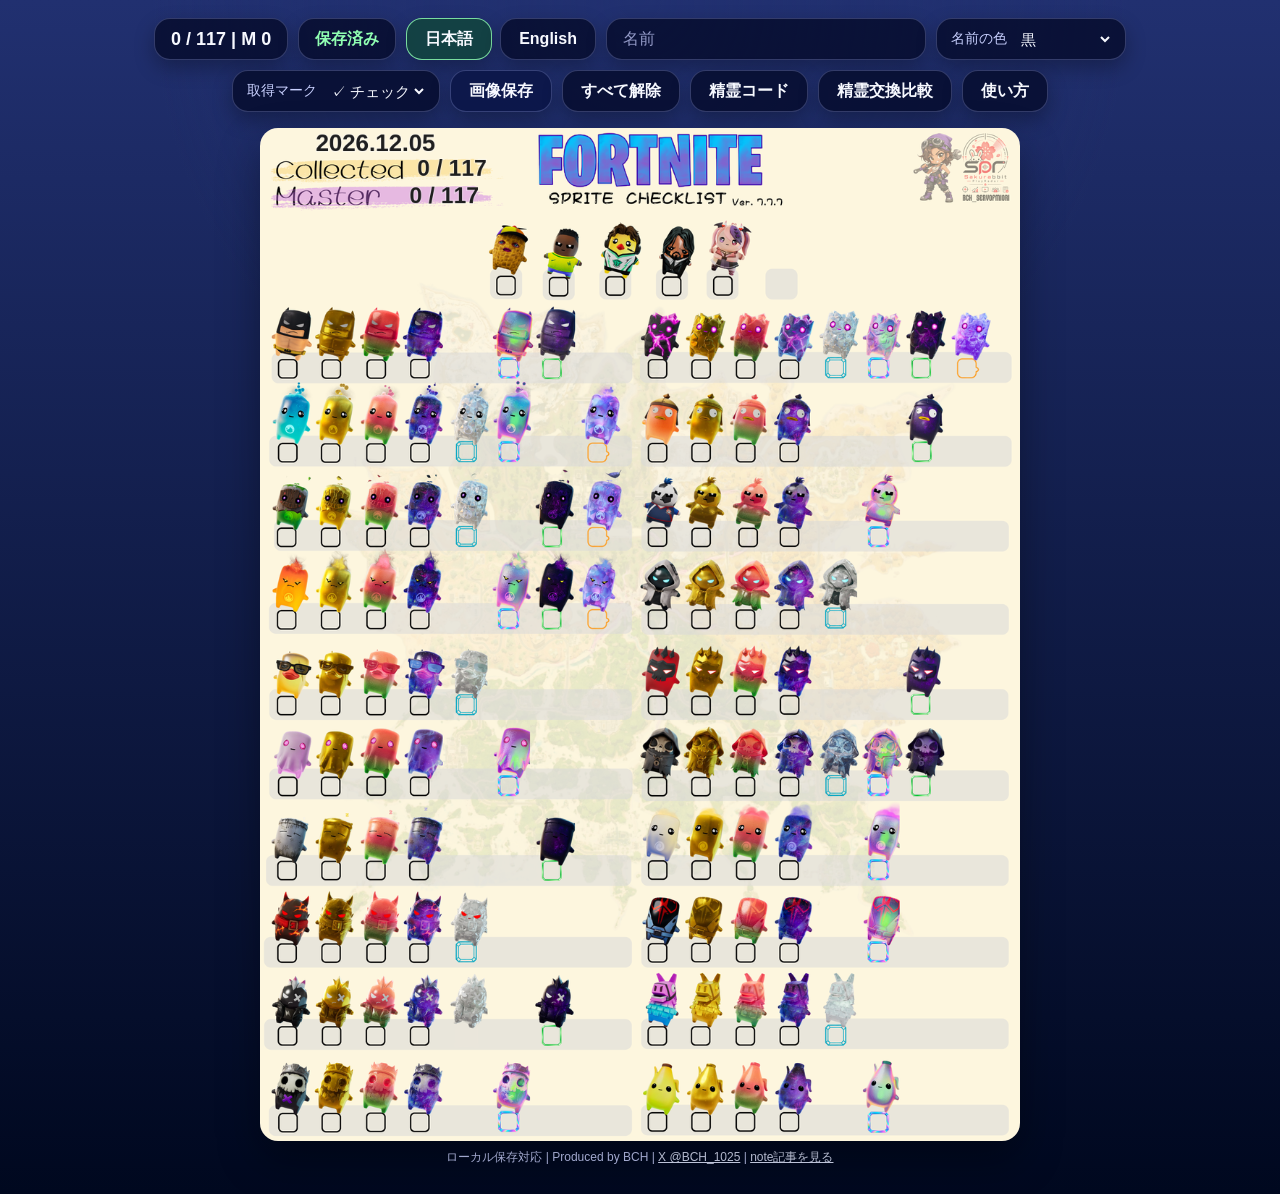
==== index.html @ 5de81c70 "Publish Fortnite Sprite Checklist Ver.7.7.7" ====
<!doctype html>
<html lang="ja">
<head>
  <meta charset="utf-8" />
  <meta name="viewport" content="width=device-width,initial-scale=1,viewport-fit=cover" />
  <title>FORTNITE Sprite Checklist Ver.7.7.7</title>
  <meta name="theme-color" content="#0b1020" />
  <link rel="stylesheet" href="./app.css?v=20260812-v7-f2-ui-a" />
</head>
<body>
  <main class="app-shell">
    <section class="toolbar-card" aria-label="Checklist controls">
      <div class="toolbar-row">
        <span class="pill state-pill" id="stateSummary">0 / 91 | M 0</span>
        <span class="pill saved-pill" id="saveBadge">保存済み</span>
        <div class="lang-group" aria-label="Language switch">
          <button class="pill-button" id="jaBtn" type="button">日本語</button>
          <button class="pill-button" id="enBtn" type="button">English</button>
        </div>

        <input
          class="name-input"
          id="nameInput"
          type="text"
          maxlength="32"
          placeholder="名前"
          autocomplete="nickname"
        />

        <label class="select-wrap">
          <span class="select-label" id="textColorLabel">名前の色</span>
          <select id="nameColorSelect" aria-label="名前の色">
            <option value="black">黒</option>
            <option value="white">白</option>
            <option value="red">赤</option>
          </select>
        </label>

        <label class="select-wrap">
          <span class="select-label" id="markStyleLabel">取得マーク</span>
          <select id="markStyleSelect" aria-label="取得マーク">
            <option value="check">✓ チェック</option>
            <option value="heart">♥ ハート</option>
            <option value="star">★ スター</option>
          </select>
        </label>

        <button class="pill-button primary-button" id="saveImageBtn" type="button">画像保存</button>
        <button class="pill-button" id="clearAllBtn" type="button">すべて解除</button>
        <button class="pill-button" id="spriteCodeBtn" type="button" hidden>精霊コード</button>
        <button class="pill-button" id="tradeCompareBtn" type="button">精霊交換比較</button>
      </div>
    </section>

    <section class="viewer-grid production-viewer-grid">
      <div class="board-shell">
        <div class="board-stage" id="boardStage">
          <canvas id="boardCanvas" class="board-canvas"></canvas>
          <div id="hitLayer" class="hit-layer" aria-label="Fortnite Sprite Checklist interaction layer"></div>
          <button
            class="background-secret-hotspot"
            id="backgroundSecretHotspot"
            type="button"
            aria-label="特典背景を開く"
          ></button>
          <button
            class="support-hidden-hotspot"
            id="supportHotspot"
            type="button"
            aria-label="Support the developer"
          ></button>
        </div>

        <footer class="board-footer" id="boardFooter"></footer>
      </div>

      <aside class="viewer-info" id="viewerInfo" hidden></aside>
    </section>
  </main>

  <dialog
    class="background-dialog"
    id="backgroundDialog"
    aria-labelledby="backgroundDialogTitle"
    aria-describedby="backgroundMessage"
  >
    <div class="background-dialog-panel">
      <header class="background-dialog-header">
        <h2
          class="background-dialog-title"
          id="backgroundDialogTitle"
        >特典背景</h2>
      </header>

      <div class="background-code-group">
        <label
          class="background-code-label"
          id="backgroundCodeLabel"
          for="backgroundCodeInput"
        >シークレットコード</label>

        <input
          class="background-code-input"
          id="backgroundCodeInput"
          type="text"
          maxlength="32"
          placeholder="8文字のコードを入力"
          autocomplete="off"
          autocapitalize="characters"
          spellcheck="false"
        />

        <div class="background-code-actions">
          <button
            class="background-dialog-button background-dialog-button-primary"
            id="backgroundConfirmBtn"
            type="button"
          >決定</button>
        </div>
      </div>

      <section
        class="background-options-section"
        aria-labelledby="backgroundUnlockedTitle"
      >
        <div
          class="background-unlocked-title"
          id="backgroundUnlockedTitle"
        >解放済み背景</div>

        <div
          class="background-options"
          id="backgroundOptions"
        ></div>
      </section>

      <p
        class="background-message"
        id="backgroundMessage"
        role="status"
        aria-live="polite"
      ></p>

      <div class="background-dialog-actions">
        <button
          class="background-dialog-button background-dialog-button-reset"
          id="backgroundResetBtn"
          type="button"
        >標準背景に戻す</button>

        <button
          class="background-dialog-button background-dialog-button-close"
          id="backgroundCancelBtn"
          type="button"
        >閉じる</button>
      </div>
    </div>
  </dialog>

  <dialog
    class="background-dialog"
    id="spriteCodeDialog"
    aria-labelledby="spriteCodeDialogTitle"
    aria-describedby="spriteCodeMessage"
  >
    <div class="background-dialog-panel">
      <header class="background-dialog-header">
        <h2
          class="background-dialog-title"
          id="spriteCodeDialogTitle"
        >精霊コード</h2>
      </header>

      <section
        class="sprite-code-epic-section"
        aria-labelledby="spriteCodeEpicTitle"
      >
        <div
          class="background-unlocked-title"
          id="spriteCodeEpicTitle"
        >EPIC表示名（任意）</div>

        <div class="background-code-group">
          <label
            class="background-code-label"
            id="spriteCodeEpicLabel"
            for="spriteCodeEpicNameInput"
          >EPIC表示名</label>

          <input
            class="background-code-input sprite-epic-name-input"
            id="spriteCodeEpicNameInput"
            type="text"
            maxlength="64"
            placeholder="EPIC表示名を入力"
            autocomplete="off"
            autocapitalize="off"
            spellcheck="false"
          />

          <label class="sprite-code-include-option">
            <input
              id="spriteCodeIncludeEpicName"
              type="checkbox"
            />
            <span
              id="spriteCodeIncludeEpicNameLabel"
            >コードにEPIC名を含める</span>
          </label>

          <p
            class="background-message sprite-code-epic-hint"
            id="spriteCodeEpicHint"
          >含めると、コードを受け取った相手側でEPIC名が表示されるようになります。チェック状態の引き継ぎでは相手のEPIC名は保存されません。</p>
        </div>
      </section>

      <div class="background-code-group">
        <label
          class="background-code-label"
          id="spriteCodeCurrentLabel"
          for="spriteCodeOutput"
        >現在の精霊コード</label>

        <input
          class="background-code-input"
          id="spriteCodeOutput"
          type="text"
          readonly
          autocomplete="off"
          autocapitalize="off"
          spellcheck="false"
        />

        <div class="background-code-actions">
          <button
            class="background-dialog-button background-dialog-button-primary"
            id="spriteCodeCopyBtn"
            type="button"
          >コピー</button>
        </div>
      </div>

      <section
        class="background-options-section"
        aria-labelledby="spriteCodeImportTitle"
      >
        <div
          class="background-unlocked-title"
          id="spriteCodeImportTitle"
        >別ブラウザから引き継ぐ</div>

        <div class="background-code-group">
          <label
            class="background-code-label"
            id="spriteCodeImportLabel"
            for="spriteCodeInput"
          >精霊コード</label>

          <input
            class="background-code-input"
            id="spriteCodeInput"
            type="text"
            maxlength="256"
            placeholder="F1. または F2. から始まる精霊コードを入力"
            autocomplete="off"
            autocapitalize="off"
            spellcheck="false"
          />

          <div class="background-code-actions">
            <button
              class="background-dialog-button background-dialog-button-primary"
              id="spriteCodePreviewBtn"
              type="button"
            >内容を確認</button>
          </div>
        </div>
      </section>

      <section
        class="background-options-section"
        id="spriteCodePreviewSection"
        aria-labelledby="spriteCodePreviewTitle"
        hidden
      >
        <div
          class="background-unlocked-title"
          id="spriteCodePreviewTitle"
        >読み込み内容</div>

        <p
          class="background-message"
          id="spriteCodeSummary"
        ></p>

        <div class="background-code-actions">
          <button
            class="background-dialog-button background-dialog-button-primary"
            id="spriteCodeApplyBtn"
            type="button"
            disabled
          >この状態を反映する</button>
        </div>
      </section>

      <p
        class="background-message"
        id="spriteCodeMessage"
        role="status"
        aria-live="polite"
      ></p>

      <div class="background-dialog-actions">
        <button
          class="background-dialog-button background-dialog-button-close"
          id="spriteCodeCancelBtn"
          type="button"
        >閉じる</button>
      </div>
    </div>
  </dialog>

  <script src="./sprite-state-codec.js?v=20260812-f2-codec-a"></script>
  <script src="./sprite-transfer-ui.js?v=20260812-f2-transfer-a"></script>
  <script src="./app.js?v=20260812-v7-7-7-italic-b"></script>
  <script src="./tips.js?v=20260811-v7-master-fill-d"></script>
</body>
</html>
---- app.css ----
*{box-sizing:border-box}:root{color-scheme:dark;--page-top:#213070;--page-bottom:#00081f;--card:rgba(10, 18, 56, 0.9);--card-border:rgba(120, 140, 255, 0.24);--control-background:rgba(7, 14, 48, 0.88);--control-background-primary:rgba(13, 24, 74, 0.95);--control-border:rgba(177, 188, 255, 0.25);--control-border-active:rgba(177, 188, 255, 0.62);--text-main:#f7f9ff;--text-sub:#c7cffd;--warn:#ff8080;--saved:#90ffb2}body,html{margin:0;min-height:100%}html{background:var(--page-bottom)}body{padding:18px 18px 28px;background:radial-gradient(circle at top,rgba(33,48,112,.9),transparent 36%),linear-gradient(180deg,var(--page-top) 0,var(--page-bottom) 100%);color:var(--text-main);font-family:"Segoe UI","Yu Gothic UI","Hiragino Kaku Gothic ProN",sans-serif}button,input,select{font:inherit}button{touch-action:manipulation}.app-shell{display:grid;gap:16px;width:100%}.toolbar-card{display:grid;gap:12px;width:min(100%,1100px);margin:0 auto}.toolbar-row{display:flex;flex-wrap:wrap;gap:10px;align-items:center;justify-content:center}.toolbar-row-secondary{gap:8px}.name-input,.pill,.pill-button,.select-wrap{min-height:42px;border:1px solid var(--control-border);border-radius:16px;background:var(--control-background);color:var(--text-main);box-shadow:0 8px 20px rgba(0,0,0,.28)}.pill{display:inline-flex;align-items:center;padding:0 16px;font-weight:700;white-space:nowrap}.state-pill{font-size:18px}.saved-pill{color:var(--saved)}.lang-group{display:inline-flex;gap:8px}.pill-button{appearance:none;padding:0 18px;cursor:pointer;font-size:16px;font-weight:700}.pill-button:focus-visible,.pill-button:hover{outline:0;border-color:var(--control-border-active);transform:translateY(-1px)}.pill-button:active{transform:translateY(0)}.pill-button.is-active{border-color:rgba(144,255,178,.82);background:rgba(19,68,65,.92)}.primary-button{background:var(--control-background-primary)}.name-input{width:min(320px,44vw);padding:0 16px;font-size:16px}.name-input::placeholder{color:rgba(199,207,253,.72)}.name-input:focus{outline:0;border-color:var(--control-border-active)}.select-wrap{display:inline-flex;align-items:center;gap:10px;padding:0 12px 0 14px}.select-label{color:var(--text-sub);font-size:14px;white-space:nowrap}.select-wrap select{min-width:96px;min-height:40px;border:0;background:0 0;color:var(--text-main);font-size:15px}.select-wrap select:focus{outline:0}.select-wrap option{background:#071030;color:var(--text-main)}.status{min-height:34px;display:inline-flex;align-items:center;padding:0 12px;border:1px solid var(--control-border);border-radius:999px;background:var(--control-background);color:var(--text-sub);font-size:14px}.status.warn{color:var(--warn)}.viewer-grid{display:grid;gap:16px;align-items:start}.production-viewer-grid{grid-template-columns:minmax(0,1fr);justify-items:center}.board-shell{display:grid;gap:8px;justify-items:center;width:100%}.board-stage{position:relative;width:min(92vw,760px);aspect-ratio:3/4;overflow:hidden;border-radius:18px;background:rgba(255,255,255,.04);box-shadow:0 18px 42px rgba(0,0,0,.35)}.board-canvas,.hit-layer{position:absolute;inset:0;width:100%;height:100%}.board-canvas{z-index:1;pointer-events:none}.hit-layer{z-index:3}.hit-button{position:absolute;appearance:none;margin:0;padding:0;border:0;background:0 0;cursor:pointer}.hit-button:focus-visible{outline:2px solid rgba(52,119,255,.9);outline-offset:1px;border-radius:8px}.support-hidden-hotspot{position:absolute;left:84.1%;top:.62%;width:10%;height:10.2%;z-index:24;margin:0;padding:0;border:0;border-radius:999px;background:0 0;opacity:0;cursor:default;appearance:none;-webkit-appearance:none;touch-action:none;user-select:none;-webkit-user-select:none;-webkit-tap-highlight-color:transparent}.support-hidden-hotspot:focus-visible{outline:2px dashed rgba(255,255,255,.7);outline-offset:-4px;border-radius:10px}.board-footer{color:var(--text-sub);font-size:12px;text-align:center}.board-footer a{color:#dfe6ff}.viewer-info[hidden]{display:none!important}.viewer-info{width:min(92vw,760px);border:1px solid var(--card-border);border-radius:18px;background:var(--card);padding:16px 18px;color:var(--text-sub);font-size:14px;line-height:1.55}.viewer-info strong{color:var(--text-main)}@media (max-width:640px){body{padding:10px 8px 20px}.app-shell{gap:10px}.toolbar-card{gap:8px}.toolbar-row{gap:8px}.name-input,.pill,.pill-button,.select-wrap{min-height:40px}.pill-button{padding:0 14px;font-size:14px}.name-input{width:min(100%,280px)}.board-stage{width:min(96vw,760px);border-radius:12px}}.background-secret-hotspot{position:absolute;left:29.619%;top:0;width:39.3016%;height:8.2143%;z-index:23;margin:0;padding:0;border:0;background:0 0;opacity:0;cursor:default;appearance:none;-webkit-appearance:none;touch-action:none;user-select:none;-webkit-user-select:none;-webkit-tap-highlight-color:transparent}.background-secret-hotspot:focus-visible{outline:2px dashed rgba(255,255,255,.7);outline-offset:-4px;border-radius:10px}.background-dialog{width:min(92vw,520px);max-width:520px;max-height:min(86vh,720px);margin:auto;padding:0;border:1px solid rgba(177,188,255,.42);border-radius:22px;background:linear-gradient(160deg,rgba(27,39,103,.98),rgba(5,11,42,.99));color:var(--text-main);box-shadow:0 26px 70px rgba(0,0,0,.62),0 0 36px rgba(103,125,255,.18);overflow:hidden}.background-dialog[hidden]{display:none!important}.background-dialog::backdrop{background:rgba(0,4,24,.78);backdrop-filter:blur(5px);-webkit-backdrop-filter:blur(5px)}.background-dialog-panel{display:grid;gap:18px;padding:24px}.background-dialog-header{display:grid;gap:6px}.background-dialog-title{margin:0;color:var(--text-main);font-size:24px;line-height:1.25}.background-code-group{display:grid;gap:8px}.background-code-label,.background-unlocked-title{color:var(--text-sub);font-size:14px;font-weight:700}.background-code-input{width:100%;min-height:48px;padding:0 15px;border:1px solid var(--control-border);border-radius:14px;background:rgba(3,9,37,.94);color:var(--text-main);font-size:18px;font-weight:700;letter-spacing:.12em;text-transform:uppercase;box-shadow:inset 0 0 0 1px rgba(255,255,255,.02)}.background-code-input::placeholder{color:rgba(199,207,253,.58);font-size:15px;font-weight:500;letter-spacing:normal;text-transform:none}.background-code-input:focus{outline:0;border-color:var(--control-border-active);box-shadow:0 0 0 3px rgba(118,139,255,.16),inset 0 0 0 1px rgba(255,255,255,.03)}.background-code-actions,.background-dialog-actions{display:flex;flex-wrap:wrap;gap:10px}.background-dialog-button,.background-option{appearance:none;min-height:42px;padding:0 16px;border:1px solid var(--control-border);border-radius:14px;background:var(--control-background);color:var(--text-main);cursor:pointer;font-size:15px;font-weight:700}.background-dialog-button:focus-visible,.background-dialog-button:hover,.background-option:focus-visible,.background-option:hover{outline:0;border-color:var(--control-border-active);transform:translateY(-1px)}.background-dialog-button:active,.background-option:active{transform:translateY(0)}.background-dialog-button:disabled{cursor:wait;opacity:.62;transform:none}.background-dialog-button-primary{background:var(--control-background-primary)}.background-dialog-button-reset{border-color:rgba(255,191,105,.42);color:#ffd59a}.background-dialog-button-close{margin-left:auto}.background-options-section{display:grid;gap:10px}.background-options{display:grid;grid-template-columns:repeat(auto-fit,minmax(min(100%,180px),1fr));gap:10px}.background-option{width:100%;justify-content:center;text-align:center}.background-option.is-active{border-color:rgba(144,255,178,.82);background:rgba(19,68,65,.94);color:#caffd9;box-shadow:0 0 18px rgba(80,230,144,.14)}.background-message{min-height:24px;margin:0;color:var(--text-sub);font-size:14px;line-height:1.5}.background-message:empty{min-height:0}.background-message[data-status=success]{color:var(--saved)}.background-message[data-status=error]{color:var(--warn)}@media (max-width:640px){.background-dialog{width:min(94vw,520px);border-radius:18px}.background-dialog-panel{gap:15px;padding:18px 16px}.background-dialog-title{font-size:21px}.background-code-actions,.background-dialog-actions{display:grid;grid-template-columns:1fr}.background-dialog-button,.background-option{width:100%;min-height:44px}.background-dialog-button-close{margin-left:0}.background-options{grid-template-columns:1fr}}.background-options-section[hidden]{display:none!important}#spriteCodeEpicNameInput,#spriteCodeInput,#spriteCodeOutput{text-transform:none}.sprite-code-epic-section{display:grid;gap:10px;padding:14px;border:1px solid rgba(177,188,255,.2);border-radius:14px;background:rgba(7,14,48,.42)}.sprite-epic-name-input{letter-spacing:normal}.sprite-code-include-option{display:flex;align-items:flex-start;gap:10px;color:var(--text-main);cursor:pointer;font-size:14px;font-weight:700;line-height:1.45}.sprite-code-include-option input{flex:0 0 auto;width:18px;height:18px;margin:1px 0 0;accent-color:#90ffb2;cursor:pointer}.sprite-code-epic-hint{color:var(--text-sub);font-size:13px}
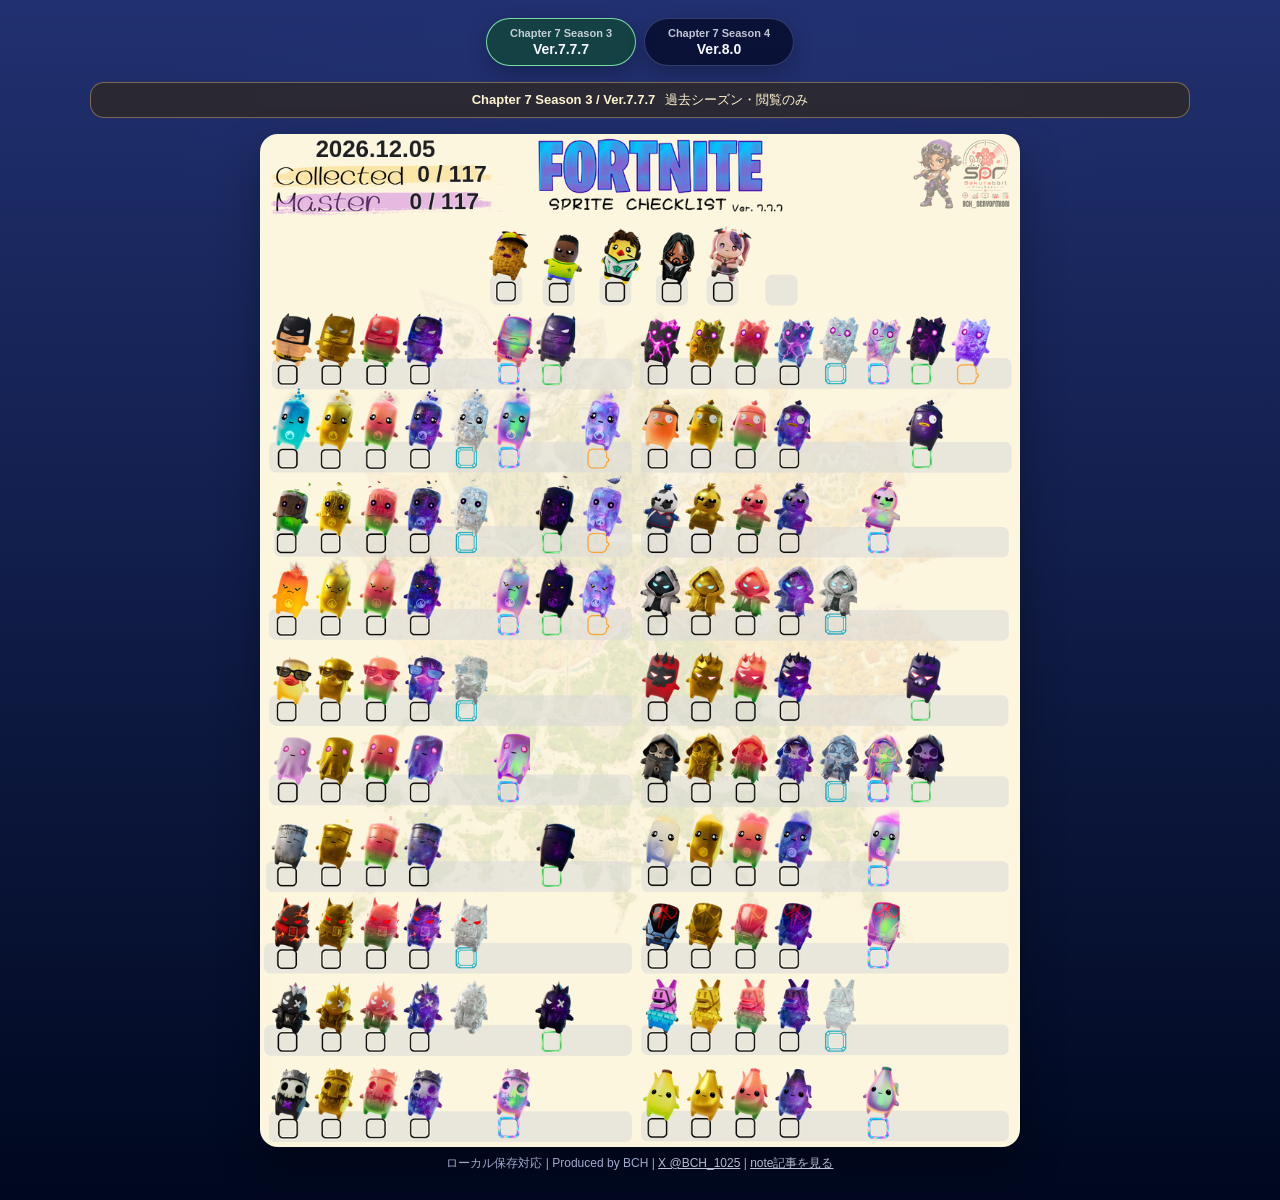
==== commit 9833e977: "Publish Ver.8.0 with read-only Chapter 7 Season 3 archive" ====
--- a/index.html
+++ b/index.html
@@ -3,12 +3,43 @@
 <head>
   <meta charset="utf-8" />
   <meta name="viewport" content="width=device-width,initial-scale=1,viewport-fit=cover" />
-  <title>FORTNITE Sprite Checklist Ver.7.7.7</title>
+  <title>FORTNITE Sprite Checklist — Chapter 7 Season 3 Archive — Ver.7.7.7</title>
   <meta name="theme-color" content="#0b1020" />
-  <link rel="stylesheet" href="./app.css?v=20260812-v7-f2-ui-a" />
+  <link rel="stylesheet" href="./app.css?v=20260822-version-tabs-a" />
 </head>
-<body>
+<body class="archive-readonly">
   <main class="app-shell">
+    <nav
+      class="version-switcher"
+      aria-label="Checklist version"
+    >
+      <a
+        class="version-switcher-tab is-active"
+        href="./index.html"
+        aria-current="page"
+        aria-label="Chapter 7 Season 3 Ver.7.7.7 archived checklist"
+      >
+        <span class="version-switcher-season">Chapter 7 Season 3</span>
+        <span class="version-switcher-version">Ver.7.7.7</span>
+      </a>
+
+      <a
+        class="version-switcher-tab"
+        href="./v8/index.html"
+        aria-label="Chapter 7 Season 4 Ver.8.0 checklist"
+      >
+        <span class="version-switcher-season">Chapter 7 Season 4</span>
+        <span class="version-switcher-version">Ver.8.0</span>
+      </a>
+    </nav>
+
+    <section
+      class="archive-readonly-banner"
+      aria-label="Archived checklist notice"
+    >
+      <strong>Chapter 7 Season 3 / Ver.7.7.7</strong>
+      <span>過去シーズン・閲覧のみ</span>
+    </section>
     <section class="toolbar-card" aria-label="Checklist controls">
       <div class="toolbar-row">
         <span class="pill state-pill" id="stateSummary">0 / 91 | M 0</span>
@@ -321,9 +352,30 @@
     </div>
   </dialog>
 
+  <template
+    id="tipsGuideAssetManifest"
+  >
+    <img
+      src="./images/guide/ver777-guide-01-sprite-code.png"
+      alt=""
+    />
+    <img
+      src="./images/guide/ver777-guide-02-f1-f2.png"
+      alt=""
+    />
+    <img
+      src="./images/guide/ver777-guide-03-trade-compare.png"
+      alt=""
+    />
+    <img
+      src="./images/guide/ver777-guide-04-partner-update.png"
+      alt=""
+    />
+  </template>
   <script src="./sprite-state-codec.js?v=20260812-f2-codec-a"></script>
   <script src="./sprite-transfer-ui.js?v=20260812-f2-transfer-a"></script>
   <script src="./app.js?v=20260812-v7-7-7-italic-b"></script>
-  <script src="./tips.js?v=20260811-v7-master-fill-d"></script>
+  <script src="./tips.js?v=20260813-v777-visual-guide-a"></script>
+  <script src="./archive-readonly.js?v=20260822-c7s3-readonly-a"></script>
 </body>
 </html>
--- a/app.css
+++ b/app.css
@@ -1 +1 @@
-*{box-sizing:border-box}:root{color-scheme:dark;--page-top:#213070;--page-bottom:#00081f;--card:rgba(10, 18, 56, 0.9);--card-border:rgba(120, 140, 255, 0.24);--control-background:rgba(7, 14, 48, 0.88);--control-background-primary:rgba(13, 24, 74, 0.95);--control-border:rgba(177, 188, 255, 0.25);--control-border-active:rgba(177, 188, 255, 0.62);--text-main:#f7f9ff;--text-sub:#c7cffd;--warn:#ff8080;--saved:#90ffb2}body,html{margin:0;min-height:100%}html{background:var(--page-bottom)}body{padding:18px 18px 28px;background:radial-gradient(circle at top,rgba(33,48,112,.9),transparent 36%),linear-gradient(180deg,var(--page-top) 0,var(--page-bottom) 100%);color:var(--text-main);font-family:"Segoe UI","Yu Gothic UI","Hiragino Kaku Gothic ProN",sans-serif}button,input,select{font:inherit}button{touch-action:manipulation}.app-shell{display:grid;gap:16px;width:100%}.toolbar-card{display:grid;gap:12px;width:min(100%,1100px);margin:0 auto}.toolbar-row{display:flex;flex-wrap:wrap;gap:10px;align-items:center;justify-content:center}.toolbar-row-secondary{gap:8px}.name-input,.pill,.pill-button,.select-wrap{min-height:42px;border:1px solid var(--control-border);border-radius:16px;background:var(--control-background);color:var(--text-main);box-shadow:0 8px 20px rgba(0,0,0,.28)}.pill{display:inline-flex;align-items:center;padding:0 16px;font-weight:700;white-space:nowrap}.state-pill{font-size:18px}.saved-pill{color:var(--saved)}.lang-group{display:inline-flex;gap:8px}.pill-button{appearance:none;padding:0 18px;cursor:pointer;font-size:16px;font-weight:700}.pill-button:focus-visible,.pill-button:hover{outline:0;border-color:var(--control-border-active);transform:translateY(-1px)}.pill-button:active{transform:translateY(0)}.pill-button.is-active{border-color:rgba(144,255,178,.82);background:rgba(19,68,65,.92)}.primary-button{background:var(--control-background-primary)}.name-input{width:min(320px,44vw);padding:0 16px;font-size:16px}.name-input::placeholder{color:rgba(199,207,253,.72)}.name-input:focus{outline:0;border-color:var(--control-border-active)}.select-wrap{display:inline-flex;align-items:center;gap:10px;padding:0 12px 0 14px}.select-label{color:var(--text-sub);font-size:14px;white-space:nowrap}.select-wrap select{min-width:96px;min-height:40px;border:0;background:0 0;color:var(--text-main);font-size:15px}.select-wrap select:focus{outline:0}.select-wrap option{background:#071030;color:var(--text-main)}.status{min-height:34px;display:inline-flex;align-items:center;padding:0 12px;border:1px solid var(--control-border);border-radius:999px;background:var(--control-background);color:var(--text-sub);font-size:14px}.status.warn{color:var(--warn)}.viewer-grid{display:grid;gap:16px;align-items:start}.production-viewer-grid{grid-template-columns:minmax(0,1fr);justify-items:center}.board-shell{display:grid;gap:8px;justify-items:center;width:100%}.board-stage{position:relative;width:min(92vw,760px);aspect-ratio:3/4;overflow:hidden;border-radius:18px;background:rgba(255,255,255,.04);box-shadow:0 18px 42px rgba(0,0,0,.35)}.board-canvas,.hit-layer{position:absolute;inset:0;width:100%;height:100%}.board-canvas{z-index:1;pointer-events:none}.hit-layer{z-index:3}.hit-button{position:absolute;appearance:none;margin:0;padding:0;border:0;background:0 0;cursor:pointer}.hit-button:focus-visible{outline:2px solid rgba(52,119,255,.9);outline-offset:1px;border-radius:8px}.support-hidden-hotspot{position:absolute;left:84.1%;top:.62%;width:10%;height:10.2%;z-index:24;margin:0;padding:0;border:0;border-radius:999px;background:0 0;opacity:0;cursor:default;appearance:none;-webkit-appearance:none;touch-action:none;user-select:none;-webkit-user-select:none;-webkit-tap-highlight-color:transparent}.support-hidden-hotspot:focus-visible{outline:2px dashed rgba(255,255,255,.7);outline-offset:-4px;border-radius:10px}.board-footer{color:var(--text-sub);font-size:12px;text-align:center}.board-footer a{color:#dfe6ff}.viewer-info[hidden]{display:none!important}.viewer-info{width:min(92vw,760px);border:1px solid var(--card-border);border-radius:18px;background:var(--card);padding:16px 18px;color:var(--text-sub);font-size:14px;line-height:1.55}.viewer-info strong{color:var(--text-main)}@media (max-width:640px){body{padding:10px 8px 20px}.app-shell{gap:10px}.toolbar-card{gap:8px}.toolbar-row{gap:8px}.name-input,.pill,.pill-button,.select-wrap{min-height:40px}.pill-button{padding:0 14px;font-size:14px}.name-input{width:min(100%,280px)}.board-stage{width:min(96vw,760px);border-radius:12px}}.background-secret-hotspot{position:absolute;left:29.619%;top:0;width:39.3016%;height:8.2143%;z-index:23;margin:0;padding:0;border:0;background:0 0;opacity:0;cursor:default;appearance:none;-webkit-appearance:none;touch-action:none;user-select:none;-webkit-user-select:none;-webkit-tap-highlight-color:transparent}.background-secret-hotspot:focus-visible{outline:2px dashed rgba(255,255,255,.7);outline-offset:-4px;border-radius:10px}.background-dialog{width:min(92vw,520px);max-width:520px;max-height:min(86vh,720px);margin:auto;padding:0;border:1px solid rgba(177,188,255,.42);border-radius:22px;background:linear-gradient(160deg,rgba(27,39,103,.98),rgba(5,11,42,.99));color:var(--text-main);box-shadow:0 26px 70px rgba(0,0,0,.62),0 0 36px rgba(103,125,255,.18);overflow:hidden}.background-dialog[hidden]{display:none!important}.background-dialog::backdrop{background:rgba(0,4,24,.78);backdrop-filter:blur(5px);-webkit-backdrop-filter:blur(5px)}.background-dialog-panel{display:grid;gap:18px;padding:24px}.background-dialog-header{display:grid;gap:6px}.background-dialog-title{margin:0;color:var(--text-main);font-size:24px;line-height:1.25}.background-code-group{display:grid;gap:8px}.background-code-label,.background-unlocked-title{color:var(--text-sub);font-size:14px;font-weight:700}.background-code-input{width:100%;min-height:48px;padding:0 15px;border:1px solid var(--control-border);border-radius:14px;background:rgba(3,9,37,.94);color:var(--text-main);font-size:18px;font-weight:700;letter-spacing:.12em;text-transform:uppercase;box-shadow:inset 0 0 0 1px rgba(255,255,255,.02)}.background-code-input::placeholder{color:rgba(199,207,253,.58);font-size:15px;font-weight:500;letter-spacing:normal;text-transform:none}.background-code-input:focus{outline:0;border-color:var(--control-border-active);box-shadow:0 0 0 3px rgba(118,139,255,.16),inset 0 0 0 1px rgba(255,255,255,.03)}.background-code-actions,.background-dialog-actions{display:flex;flex-wrap:wrap;gap:10px}.background-dialog-button,.background-option{appearance:none;min-height:42px;padding:0 16px;border:1px solid var(--control-border);border-radius:14px;background:var(--control-background);color:var(--text-main);cursor:pointer;font-size:15px;font-weight:700}.background-dialog-button:focus-visible,.background-dialog-button:hover,.background-option:focus-visible,.background-option:hover{outline:0;border-color:var(--control-border-active);transform:translateY(-1px)}.background-dialog-button:active,.background-option:active{transform:translateY(0)}.background-dialog-button:disabled{cursor:wait;opacity:.62;transform:none}.background-dialog-button-primary{background:var(--control-background-primary)}.background-dialog-button-reset{border-color:rgba(255,191,105,.42);color:#ffd59a}.background-dialog-button-close{margin-left:auto}.background-options-section{display:grid;gap:10px}.background-options{display:grid;grid-template-columns:repeat(auto-fit,minmax(min(100%,180px),1fr));gap:10px}.background-option{width:100%;justify-content:center;text-align:center}.background-option.is-active{border-color:rgba(144,255,178,.82);background:rgba(19,68,65,.94);color:#caffd9;box-shadow:0 0 18px rgba(80,230,144,.14)}.background-message{min-height:24px;margin:0;color:var(--text-sub);font-size:14px;line-height:1.5}.background-message:empty{min-height:0}.background-message[data-status=success]{color:var(--saved)}.background-message[data-status=error]{color:var(--warn)}@media (max-width:640px){.background-dialog{width:min(94vw,520px);border-radius:18px}.background-dialog-panel{gap:15px;padding:18px 16px}.background-dialog-title{font-size:21px}.background-code-actions,.background-dialog-actions{display:grid;grid-template-columns:1fr}.background-dialog-button,.background-option{width:100%;min-height:44px}.background-dialog-button-close{margin-left:0}.background-options{grid-template-columns:1fr}}.background-options-section[hidden]{display:none!important}#spriteCodeEpicNameInput,#spriteCodeInput,#spriteCodeOutput{text-transform:none}.sprite-code-epic-section{display:grid;gap:10px;padding:14px;border:1px solid rgba(177,188,255,.2);border-radius:14px;background:rgba(7,14,48,.42)}.sprite-epic-name-input{letter-spacing:normal}.sprite-code-include-option{display:flex;align-items:flex-start;gap:10px;color:var(--text-main);cursor:pointer;font-size:14px;font-weight:700;line-height:1.45}.sprite-code-include-option input{flex:0 0 auto;width:18px;height:18px;margin:1px 0 0;accent-color:#90ffb2;cursor:pointer}.sprite-code-epic-hint{color:var(--text-sub);font-size:13px}+*{box-sizing:border-box}:root{color-scheme:dark;--page-top:#213070;--page-bottom:#00081f;--card:rgba(10, 18, 56, 0.9);--card-border:rgba(120, 140, 255, 0.24);--control-background:rgba(7, 14, 48, 0.88);--control-background-primary:rgba(13, 24, 74, 0.95);--control-border:rgba(177, 188, 255, 0.25);--control-border-active:rgba(177, 188, 255, 0.62);--text-main:#f7f9ff;--text-sub:#c7cffd;--warn:#ff8080;--saved:#90ffb2}body,html{margin:0;min-height:100%}html{background:var(--page-bottom)}body{padding:18px 18px 28px;background:radial-gradient(circle at top,rgba(33,48,112,.9),transparent 36%),linear-gradient(180deg,var(--page-top) 0,var(--page-bottom) 100%);color:var(--text-main);font-family:"Segoe UI","Yu Gothic UI","Hiragino Kaku Gothic ProN",sans-serif}button,input,select{font:inherit}button{touch-action:manipulation}.app-shell{display:grid;gap:16px;width:100%}.toolbar-card{display:grid;gap:12px;width:min(100%,1100px);margin:0 auto}.toolbar-row{display:flex;flex-wrap:wrap;gap:10px;align-items:center;justify-content:center}.toolbar-row-secondary{gap:8px}.name-input,.pill,.pill-button,.select-wrap{min-height:42px;border:1px solid var(--control-border);border-radius:16px;background:var(--control-background);color:var(--text-main);box-shadow:0 8px 20px rgba(0,0,0,.28)}.pill{display:inline-flex;align-items:center;padding:0 16px;font-weight:700;white-space:nowrap}.state-pill{font-size:18px}.saved-pill{color:var(--saved)}.lang-group{display:inline-flex;gap:8px}.pill-button{appearance:none;padding:0 18px;cursor:pointer;font-size:16px;font-weight:700}.pill-button:focus-visible,.pill-button:hover{outline:0;border-color:var(--control-border-active);transform:translateY(-1px)}.pill-button:active{transform:translateY(0)}.pill-button.is-active{border-color:rgba(144,255,178,.82);background:rgba(19,68,65,.92)}.primary-button{background:var(--control-background-primary)}.name-input{width:min(320px,44vw);padding:0 16px;font-size:16px}.name-input::placeholder{color:rgba(199,207,253,.72)}.name-input:focus{outline:0;border-color:var(--control-border-active)}.select-wrap{display:inline-flex;align-items:center;gap:10px;padding:0 12px 0 14px}.select-label{color:var(--text-sub);font-size:14px;white-space:nowrap}.select-wrap select{min-width:96px;min-height:40px;border:0;background:0 0;color:var(--text-main);font-size:15px}.select-wrap select:focus{outline:0}.select-wrap option{background:#071030;color:var(--text-main)}.status{min-height:34px;display:inline-flex;align-items:center;padding:0 12px;border:1px solid var(--control-border);border-radius:999px;background:var(--control-background);color:var(--text-sub);font-size:14px}.status.warn{color:var(--warn)}.viewer-grid{display:grid;gap:16px;align-items:start}.production-viewer-grid{grid-template-columns:minmax(0,1fr);justify-items:center}.board-shell{display:grid;gap:8px;justify-items:center;width:100%}.board-stage{position:relative;width:min(92vw,760px);aspect-ratio:3/4;overflow:hidden;border-radius:18px;background:rgba(255,255,255,.04);box-shadow:0 18px 42px rgba(0,0,0,.35)}.board-canvas,.hit-layer{position:absolute;inset:0;width:100%;height:100%}.board-canvas{z-index:1;pointer-events:none}.hit-layer{z-index:3}.hit-button{position:absolute;appearance:none;margin:0;padding:0;border:0;background:0 0;cursor:pointer}.hit-button:focus-visible{outline:2px solid rgba(52,119,255,.9);outline-offset:1px;border-radius:8px}.support-hidden-hotspot{position:absolute;left:84.1%;top:.62%;width:10%;height:10.2%;z-index:24;margin:0;padding:0;border:0;border-radius:999px;background:0 0;opacity:0;cursor:default;appearance:none;-webkit-appearance:none;touch-action:none;user-select:none;-webkit-user-select:none;-webkit-tap-highlight-color:transparent}.support-hidden-hotspot:focus-visible{outline:2px dashed rgba(255,255,255,.7);outline-offset:-4px;border-radius:10px}.board-footer{color:var(--text-sub);font-size:12px;text-align:center}.board-footer a{color:#dfe6ff}.viewer-info[hidden]{display:none!important}.viewer-info{width:min(92vw,760px);border:1px solid var(--card-border);border-radius:18px;background:var(--card);padding:16px 18px;color:var(--text-sub);font-size:14px;line-height:1.55}.viewer-info strong{color:var(--text-main)}@media (max-width:640px){body{padding:10px 8px 20px}.app-shell{gap:10px}.toolbar-card{gap:8px}.toolbar-row{gap:8px}.name-input,.pill,.pill-button,.select-wrap{min-height:40px}.pill-button{padding:0 14px;font-size:14px}.name-input{width:min(100%,280px)}.board-stage{width:min(96vw,760px);border-radius:12px}}.background-secret-hotspot{position:absolute;left:29.619%;top:0;width:39.3016%;height:8.2143%;z-index:23;margin:0;padding:0;border:0;background:0 0;opacity:0;cursor:default;appearance:none;-webkit-appearance:none;touch-action:none;user-select:none;-webkit-user-select:none;-webkit-tap-highlight-color:transparent}.background-secret-hotspot:focus-visible{outline:2px dashed rgba(255,255,255,.7);outline-offset:-4px;border-radius:10px}.background-dialog{width:min(92vw,520px);max-width:520px;max-height:min(86vh,720px);margin:auto;padding:0;border:1px solid rgba(177,188,255,.42);border-radius:22px;background:linear-gradient(160deg,rgba(27,39,103,.98),rgba(5,11,42,.99));color:var(--text-main);box-shadow:0 26px 70px rgba(0,0,0,.62),0 0 36px rgba(103,125,255,.18);overflow:hidden}.background-dialog[hidden]{display:none!important}.background-dialog::backdrop{background:rgba(0,4,24,.78);backdrop-filter:blur(5px);-webkit-backdrop-filter:blur(5px)}.background-dialog-panel{display:grid;gap:18px;padding:24px}.background-dialog-header{display:grid;gap:6px}.background-dialog-title{margin:0;color:var(--text-main);font-size:24px;line-height:1.25}.background-code-group{display:grid;gap:8px}.background-code-label,.background-unlocked-title{color:var(--text-sub);font-size:14px;font-weight:700}.background-code-input{width:100%;min-height:48px;padding:0 15px;border:1px solid var(--control-border);border-radius:14px;background:rgba(3,9,37,.94);color:var(--text-main);font-size:18px;font-weight:700;letter-spacing:.12em;text-transform:uppercase;box-shadow:inset 0 0 0 1px rgba(255,255,255,.02)}.background-code-input::placeholder{color:rgba(199,207,253,.58);font-size:15px;font-weight:500;letter-spacing:normal;text-transform:none}.background-code-input:focus{outline:0;border-color:var(--control-border-active);box-shadow:0 0 0 3px rgba(118,139,255,.16),inset 0 0 0 1px rgba(255,255,255,.03)}.background-code-actions,.background-dialog-actions{display:flex;flex-wrap:wrap;gap:10px}.background-dialog-button,.background-option{appearance:none;min-height:42px;padding:0 16px;border:1px solid var(--control-border);border-radius:14px;background:var(--control-background);color:var(--text-main);cursor:pointer;font-size:15px;font-weight:700}.background-dialog-button:focus-visible,.background-dialog-button:hover,.background-option:focus-visible,.background-option:hover{outline:0;border-color:var(--control-border-active);transform:translateY(-1px)}.background-dialog-button:active,.background-option:active{transform:translateY(0)}.background-dialog-button:disabled{cursor:wait;opacity:.62;transform:none}.background-dialog-button-primary{background:var(--control-background-primary)}.background-dialog-button-reset{border-color:rgba(255,191,105,.42);color:#ffd59a}.background-dialog-button-close{margin-left:auto}.background-options-section{display:grid;gap:10px}.background-options{display:grid;grid-template-columns:repeat(auto-fit,minmax(min(100%,180px),1fr));gap:10px}.background-option{width:100%;justify-content:center;text-align:center}.background-option.is-active{border-color:rgba(144,255,178,.82);background:rgba(19,68,65,.94);color:#caffd9;box-shadow:0 0 18px rgba(80,230,144,.14)}.background-message{min-height:24px;margin:0;color:var(--text-sub);font-size:14px;line-height:1.5}.background-message:empty{min-height:0}.background-message[data-status=success]{color:var(--saved)}.background-message[data-status=error]{color:var(--warn)}@media (max-width:640px){.background-dialog{width:min(94vw,520px);border-radius:18px}.background-dialog-panel{gap:15px;padding:18px 16px}.background-dialog-title{font-size:21px}.background-code-actions,.background-dialog-actions{display:grid;grid-template-columns:1fr}.background-dialog-button,.background-option{width:100%;min-height:44px}.background-dialog-button-close{margin-left:0}.background-options{grid-template-columns:1fr}}.background-options-section[hidden]{display:none!important}#spriteCodeEpicNameInput,#spriteCodeInput,#spriteCodeOutput{text-transform:none}.sprite-code-epic-section{display:grid;gap:10px;padding:14px;border:1px solid rgba(177,188,255,.2);border-radius:14px;background:rgba(7,14,48,.42)}.sprite-epic-name-input{letter-spacing:normal}.sprite-code-include-option{display:flex;align-items:flex-start;gap:10px;color:var(--text-main);cursor:pointer;font-size:14px;font-weight:700;line-height:1.45}.sprite-code-include-option input{flex:0 0 auto;width:18px;height:18px;margin:1px 0 0;accent-color:#90ffb2;cursor:pointer}.sprite-code-epic-hint{color:var(--text-sub);font-size:13px}.version-switcher{display:flex;flex-wrap:wrap;justify-content:center;gap:8px;width:min(100%,1100px);margin:0 auto}.version-switcher-tab{display:inline-flex;align-items:center;justify-content:center;min-height:40px;padding:0 18px;border:1px solid var(--control-border);border-radius:999px;background:var(--control-background);color:var(--text-main);box-shadow:0 8px 20px rgba(0,0,0,.24);font-size:15px;font-weight:700;line-height:1;text-decoration:none;white-space:nowrap}.version-switcher-tab:focus-visible,.version-switcher-tab:hover{outline:0;border-color:var(--control-border-active);transform:translateY(-1px)}.version-switcher-tab.is-active{border-color:rgba(144,255,178,.82);background:rgba(19,68,65,.92);cursor:default}@media (max-width:640px){.version-switcher{gap:6px}.version-switcher-tab{min-height:38px;padding:0 14px;font-size:14px}}.version-switcher-tab{flex-direction:column;gap:2px;min-width:150px;min-height:48px;padding-top:7px;padding-bottom:7px}.version-switcher-season{font-size:11px;font-weight:700;line-height:1.15;opacity:.78}.version-switcher-version{font-size:14px;font-weight:800;line-height:1.15}@media (max-width:640px){.version-switcher-tab{min-width:132px;min-height:46px;padding:6px 10px}.version-switcher-season{font-size:10px}.version-switcher-version{font-size:13px}}.archive-readonly-banner{display:flex;flex-wrap:wrap;align-items:center;justify-content:center;gap:6px 10px;width:min(100%,1100px);margin:0 auto;padding:8px 14px;border:1px solid rgba(255,213,128,.38);border-radius:14px;background:rgba(52,39,11,.58);color:#fff4cf;text-align:center;font-size:13px;line-height:1.35}.archive-readonly .toolbar-card{display:none}.archive-readonly .background-secret-hotspot,.archive-readonly .hit-layer,.archive-readonly .support-hidden-hotspot{pointer-events:none!important}.archive-readonly .board-stage{cursor:default}
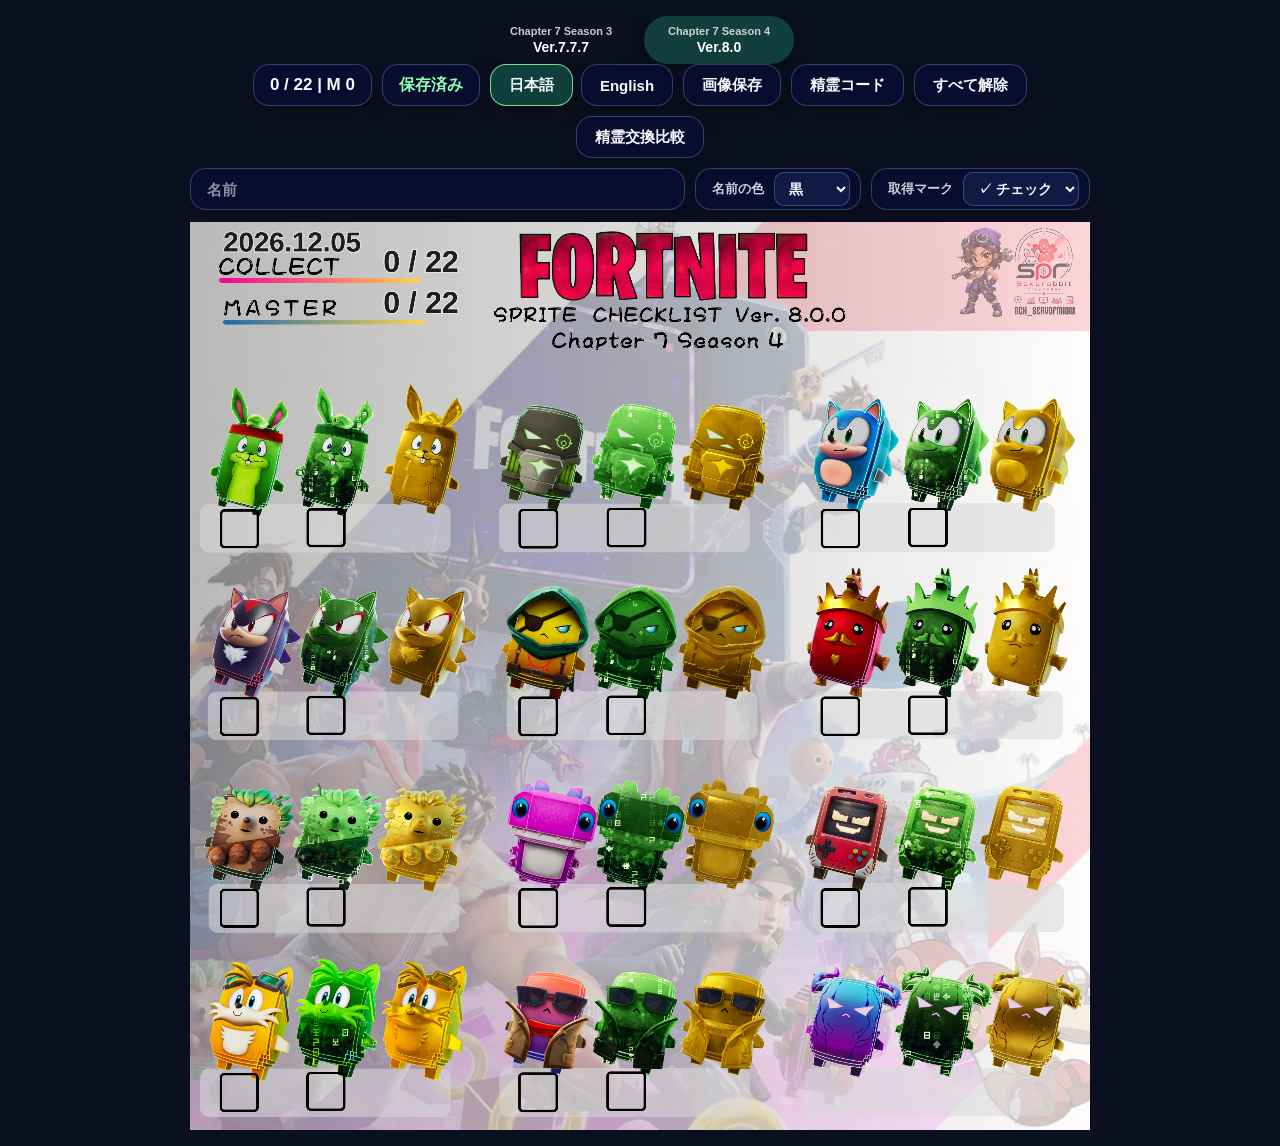
==== commit d85f592a: "Make Ver.8.0 the default checklist" ====
--- a/index.html
+++ b/index.html
@@ -2,380 +2,29 @@
 <html lang="ja">
 <head>
   <meta charset="utf-8" />
-  <meta name="viewport" content="width=device-width,initial-scale=1,viewport-fit=cover" />
-  <title>FORTNITE Sprite Checklist — Chapter 7 Season 3 Archive — Ver.7.7.7</title>
+  <meta
+    name="viewport"
+    content="width=device-width,initial-scale=1,viewport-fit=cover"
+  />
+  <title>FORTNITE Sprite Checklist Ver.8.0</title>
   <meta name="theme-color" content="#0b1020" />
-  <link rel="stylesheet" href="./app.css?v=20260822-version-tabs-a" />
+  <meta
+    http-equiv="refresh"
+    content="0; url=./v8/index.html"
+  />
+  <link
+    rel="canonical"
+    href="./v8/index.html"
+  />
+  <script>
+    window.location.replace("./v8/index.html");
+  </script>
 </head>
-<body class="archive-readonly">
-  <main class="app-shell">
-    <nav
-      class="version-switcher"
-      aria-label="Checklist version"
-    >
-      <a
-        class="version-switcher-tab is-active"
-        href="./index.html"
-        aria-current="page"
-        aria-label="Chapter 7 Season 3 Ver.7.7.7 archived checklist"
-      >
-        <span class="version-switcher-season">Chapter 7 Season 3</span>
-        <span class="version-switcher-version">Ver.7.7.7</span>
-      </a>
-
-      <a
-        class="version-switcher-tab"
-        href="./v8/index.html"
-        aria-label="Chapter 7 Season 4 Ver.8.0 checklist"
-      >
-        <span class="version-switcher-season">Chapter 7 Season 4</span>
-        <span class="version-switcher-version">Ver.8.0</span>
-      </a>
-    </nav>
-
-    <section
-      class="archive-readonly-banner"
-      aria-label="Archived checklist notice"
-    >
-      <strong>Chapter 7 Season 3 / Ver.7.7.7</strong>
-      <span>過去シーズン・閲覧のみ</span>
-    </section>
-    <section class="toolbar-card" aria-label="Checklist controls">
-      <div class="toolbar-row">
-        <span class="pill state-pill" id="stateSummary">0 / 91 | M 0</span>
-        <span class="pill saved-pill" id="saveBadge">保存済み</span>
-        <div class="lang-group" aria-label="Language switch">
-          <button class="pill-button" id="jaBtn" type="button">日本語</button>
-          <button class="pill-button" id="enBtn" type="button">English</button>
-        </div>
-
-        <input
-          class="name-input"
-          id="nameInput"
-          type="text"
-          maxlength="32"
-          placeholder="名前"
-          autocomplete="nickname"
-        />
-
-        <label class="select-wrap">
-          <span class="select-label" id="textColorLabel">名前の色</span>
-          <select id="nameColorSelect" aria-label="名前の色">
-            <option value="black">黒</option>
-            <option value="white">白</option>
-            <option value="red">赤</option>
-          </select>
-        </label>
-
-        <label class="select-wrap">
-          <span class="select-label" id="markStyleLabel">取得マーク</span>
-          <select id="markStyleSelect" aria-label="取得マーク">
-            <option value="check">✓ チェック</option>
-            <option value="heart">♥ ハート</option>
-            <option value="star">★ スター</option>
-          </select>
-        </label>
-
-        <button class="pill-button primary-button" id="saveImageBtn" type="button">画像保存</button>
-        <button class="pill-button" id="clearAllBtn" type="button">すべて解除</button>
-        <button class="pill-button" id="spriteCodeBtn" type="button" hidden>精霊コード</button>
-        <button class="pill-button" id="tradeCompareBtn" type="button">精霊交換比較</button>
-      </div>
-    </section>
-
-    <section class="viewer-grid production-viewer-grid">
-      <div class="board-shell">
-        <div class="board-stage" id="boardStage">
-          <canvas id="boardCanvas" class="board-canvas"></canvas>
-          <div id="hitLayer" class="hit-layer" aria-label="Fortnite Sprite Checklist interaction layer"></div>
-          <button
-            class="background-secret-hotspot"
-            id="backgroundSecretHotspot"
-            type="button"
-            aria-label="特典背景を開く"
-          ></button>
-          <button
-            class="support-hidden-hotspot"
-            id="supportHotspot"
-            type="button"
-            aria-label="Support the developer"
-          ></button>
-        </div>
-
-        <footer class="board-footer" id="boardFooter"></footer>
-      </div>
-
-      <aside class="viewer-info" id="viewerInfo" hidden></aside>
-    </section>
-  </main>
-
-  <dialog
-    class="background-dialog"
-    id="backgroundDialog"
-    aria-labelledby="backgroundDialogTitle"
-    aria-describedby="backgroundMessage"
-  >
-    <div class="background-dialog-panel">
-      <header class="background-dialog-header">
-        <h2
-          class="background-dialog-title"
-          id="backgroundDialogTitle"
-        >特典背景</h2>
-      </header>
-
-      <div class="background-code-group">
-        <label
-          class="background-code-label"
-          id="backgroundCodeLabel"
-          for="backgroundCodeInput"
-        >シークレットコード</label>
-
-        <input
-          class="background-code-input"
-          id="backgroundCodeInput"
-          type="text"
-          maxlength="32"
-          placeholder="8文字のコードを入力"
-          autocomplete="off"
-          autocapitalize="characters"
-          spellcheck="false"
-        />
-
-        <div class="background-code-actions">
-          <button
-            class="background-dialog-button background-dialog-button-primary"
-            id="backgroundConfirmBtn"
-            type="button"
-          >決定</button>
-        </div>
-      </div>
-
-      <section
-        class="background-options-section"
-        aria-labelledby="backgroundUnlockedTitle"
-      >
-        <div
-          class="background-unlocked-title"
-          id="backgroundUnlockedTitle"
-        >解放済み背景</div>
-
-        <div
-          class="background-options"
-          id="backgroundOptions"
-        ></div>
-      </section>
-
-      <p
-        class="background-message"
-        id="backgroundMessage"
-        role="status"
-        aria-live="polite"
-      ></p>
-
-      <div class="background-dialog-actions">
-        <button
-          class="background-dialog-button background-dialog-button-reset"
-          id="backgroundResetBtn"
-          type="button"
-        >標準背景に戻す</button>
-
-        <button
-          class="background-dialog-button background-dialog-button-close"
-          id="backgroundCancelBtn"
-          type="button"
-        >閉じる</button>
-      </div>
-    </div>
-  </dialog>
-
-  <dialog
-    class="background-dialog"
-    id="spriteCodeDialog"
-    aria-labelledby="spriteCodeDialogTitle"
-    aria-describedby="spriteCodeMessage"
-  >
-    <div class="background-dialog-panel">
-      <header class="background-dialog-header">
-        <h2
-          class="background-dialog-title"
-          id="spriteCodeDialogTitle"
-        >精霊コード</h2>
-      </header>
-
-      <section
-        class="sprite-code-epic-section"
-        aria-labelledby="spriteCodeEpicTitle"
-      >
-        <div
-          class="background-unlocked-title"
-          id="spriteCodeEpicTitle"
-        >EPIC表示名（任意）</div>
-
-        <div class="background-code-group">
-          <label
-            class="background-code-label"
-            id="spriteCodeEpicLabel"
-            for="spriteCodeEpicNameInput"
-          >EPIC表示名</label>
-
-          <input
-            class="background-code-input sprite-epic-name-input"
-            id="spriteCodeEpicNameInput"
-            type="text"
-            maxlength="64"
-            placeholder="EPIC表示名を入力"
-            autocomplete="off"
-            autocapitalize="off"
-            spellcheck="false"
-          />
-
-          <label class="sprite-code-include-option">
-            <input
-              id="spriteCodeIncludeEpicName"
-              type="checkbox"
-            />
-            <span
-              id="spriteCodeIncludeEpicNameLabel"
-            >コードにEPIC名を含める</span>
-          </label>
-
-          <p
-            class="background-message sprite-code-epic-hint"
-            id="spriteCodeEpicHint"
-          >含めると、コードを受け取った相手側でEPIC名が表示されるようになります。チェック状態の引き継ぎでは相手のEPIC名は保存されません。</p>
-        </div>
-      </section>
-
-      <div class="background-code-group">
-        <label
-          class="background-code-label"
-          id="spriteCodeCurrentLabel"
-          for="spriteCodeOutput"
-        >現在の精霊コード</label>
-
-        <input
-          class="background-code-input"
-          id="spriteCodeOutput"
-          type="text"
-          readonly
-          autocomplete="off"
-          autocapitalize="off"
-          spellcheck="false"
-        />
-
-        <div class="background-code-actions">
-          <button
-            class="background-dialog-button background-dialog-button-primary"
-            id="spriteCodeCopyBtn"
-            type="button"
-          >コピー</button>
-        </div>
-      </div>
-
-      <section
-        class="background-options-section"
-        aria-labelledby="spriteCodeImportTitle"
-      >
-        <div
-          class="background-unlocked-title"
-          id="spriteCodeImportTitle"
-        >別ブラウザから引き継ぐ</div>
-
-        <div class="background-code-group">
-          <label
-            class="background-code-label"
-            id="spriteCodeImportLabel"
-            for="spriteCodeInput"
-          >精霊コード</label>
-
-          <input
-            class="background-code-input"
-            id="spriteCodeInput"
-            type="text"
-            maxlength="256"
-            placeholder="F1. または F2. から始まる精霊コードを入力"
-            autocomplete="off"
-            autocapitalize="off"
-            spellcheck="false"
-          />
-
-          <div class="background-code-actions">
-            <button
-              class="background-dialog-button background-dialog-button-primary"
-              id="spriteCodePreviewBtn"
-              type="button"
-            >内容を確認</button>
-          </div>
-        </div>
-      </section>
-
-      <section
-        class="background-options-section"
-        id="spriteCodePreviewSection"
-        aria-labelledby="spriteCodePreviewTitle"
-        hidden
-      >
-        <div
-          class="background-unlocked-title"
-          id="spriteCodePreviewTitle"
-        >読み込み内容</div>
-
-        <p
-          class="background-message"
-          id="spriteCodeSummary"
-        ></p>
-
-        <div class="background-code-actions">
-          <button
-            class="background-dialog-button background-dialog-button-primary"
-            id="spriteCodeApplyBtn"
-            type="button"
-            disabled
-          >この状態を反映する</button>
-        </div>
-      </section>
-
-      <p
-        class="background-message"
-        id="spriteCodeMessage"
-        role="status"
-        aria-live="polite"
-      ></p>
-
-      <div class="background-dialog-actions">
-        <button
-          class="background-dialog-button background-dialog-button-close"
-          id="spriteCodeCancelBtn"
-          type="button"
-        >閉じる</button>
-      </div>
-    </div>
-  </dialog>
-
-  <template
-    id="tipsGuideAssetManifest"
-  >
-    <img
-      src="./images/guide/ver777-guide-01-sprite-code.png"
-      alt=""
-    />
-    <img
-      src="./images/guide/ver777-guide-02-f1-f2.png"
-      alt=""
-    />
-    <img
-      src="./images/guide/ver777-guide-03-trade-compare.png"
-      alt=""
-    />
-    <img
-      src="./images/guide/ver777-guide-04-partner-update.png"
-      alt=""
-    />
-  </template>
-  <script src="./sprite-state-codec.js?v=20260812-f2-codec-a"></script>
-  <script src="./sprite-transfer-ui.js?v=20260812-f2-transfer-a"></script>
-  <script src="./app.js?v=20260812-v7-7-7-italic-b"></script>
-  <script src="./tips.js?v=20260813-v777-visual-guide-a"></script>
-  <script src="./archive-readonly.js?v=20260822-c7s3-readonly-a"></script>
+<body>
+  <p>
+    <a href="./v8/index.html">
+      Chapter 7 Season 4 / Ver.8.0 を開く
+    </a>
+  </p>
 </body>
-</html>+</html>
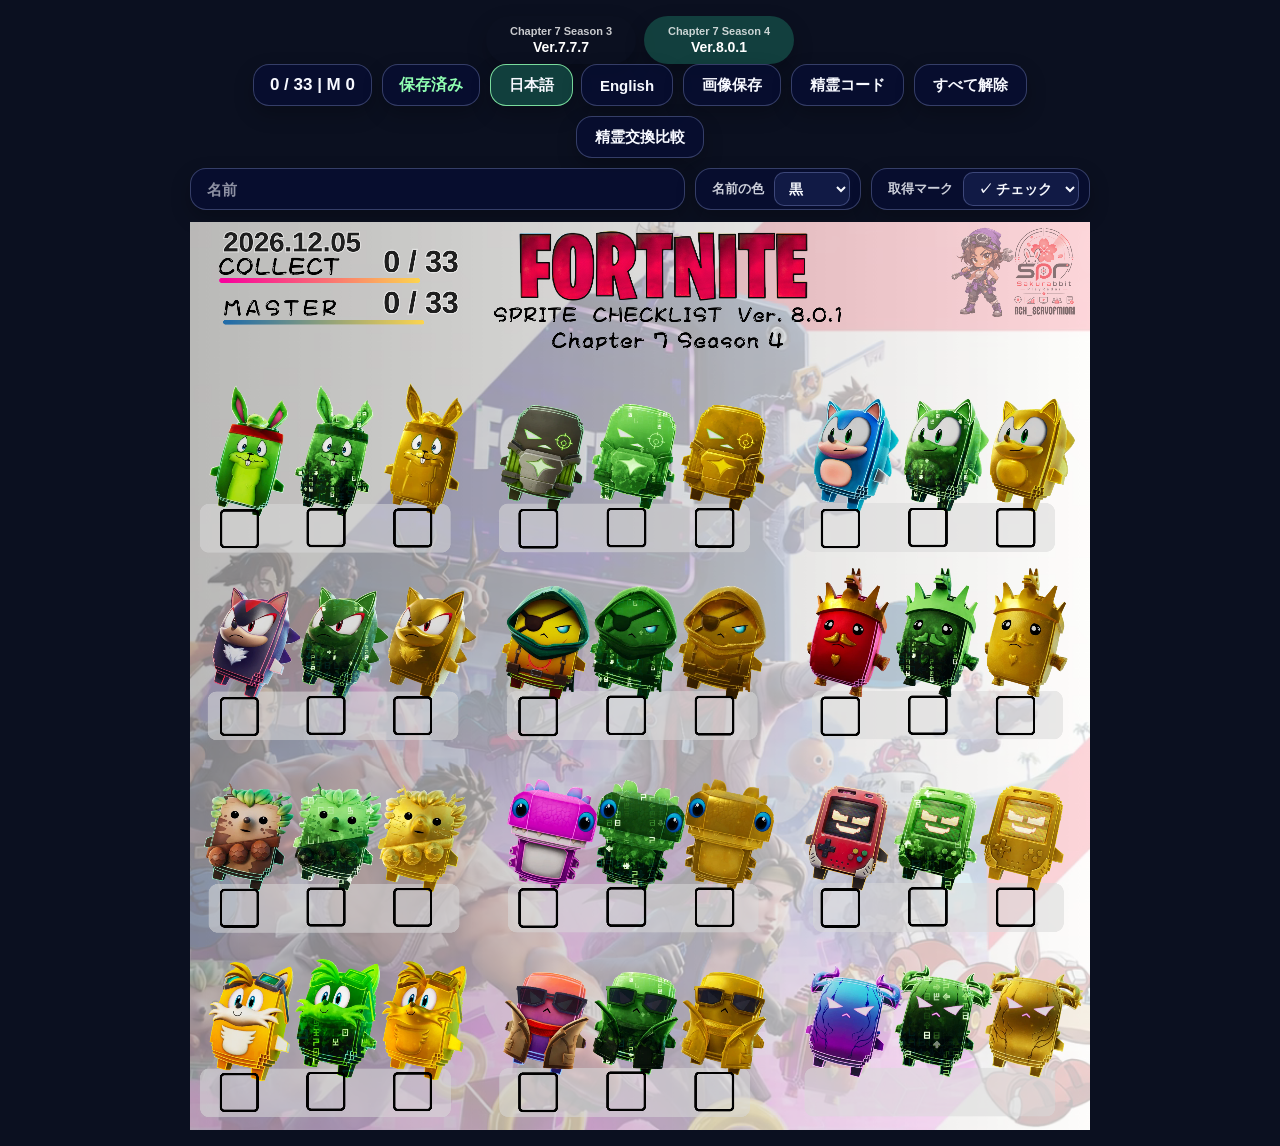
==== commit 8d874662: "Release Ver.8.0.1 with verified Gold slots" ====
--- a/index.html
+++ b/index.html
@@ -6,7 +6,7 @@
     name="viewport"
     content="width=device-width,initial-scale=1,viewport-fit=cover"
   />
-  <title>FORTNITE Sprite Checklist Ver.8.0</title>
+  <title>FORTNITE Sprite Checklist Ver.8.0.1</title>
   <meta name="theme-color" content="#0b1020" />
   <meta
     http-equiv="refresh"
@@ -23,7 +23,7 @@
 <body>
   <p>
     <a href="./v8/index.html">
-      Chapter 7 Season 4 / Ver.8.0 を開く
+      Chapter 7 Season 4 / Ver.8.0.1 を開く
     </a>
   </p>
 </body>
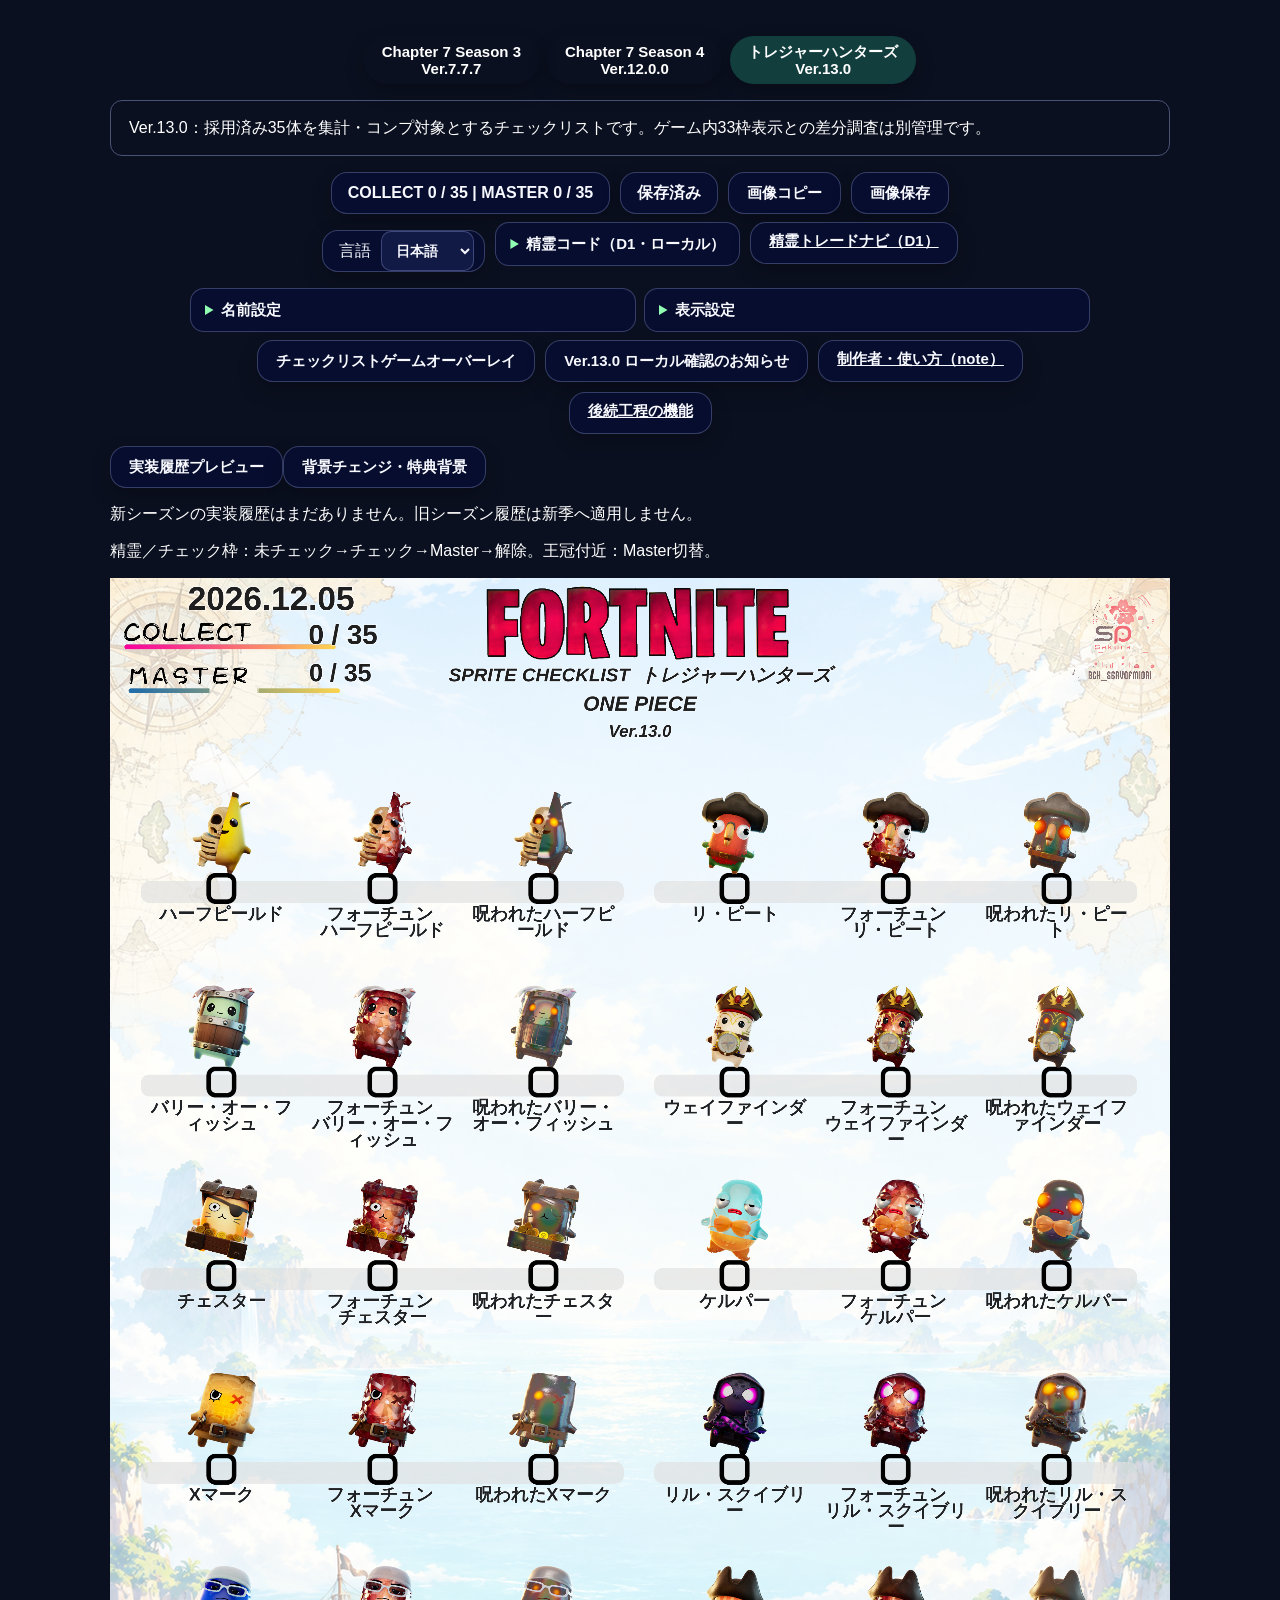
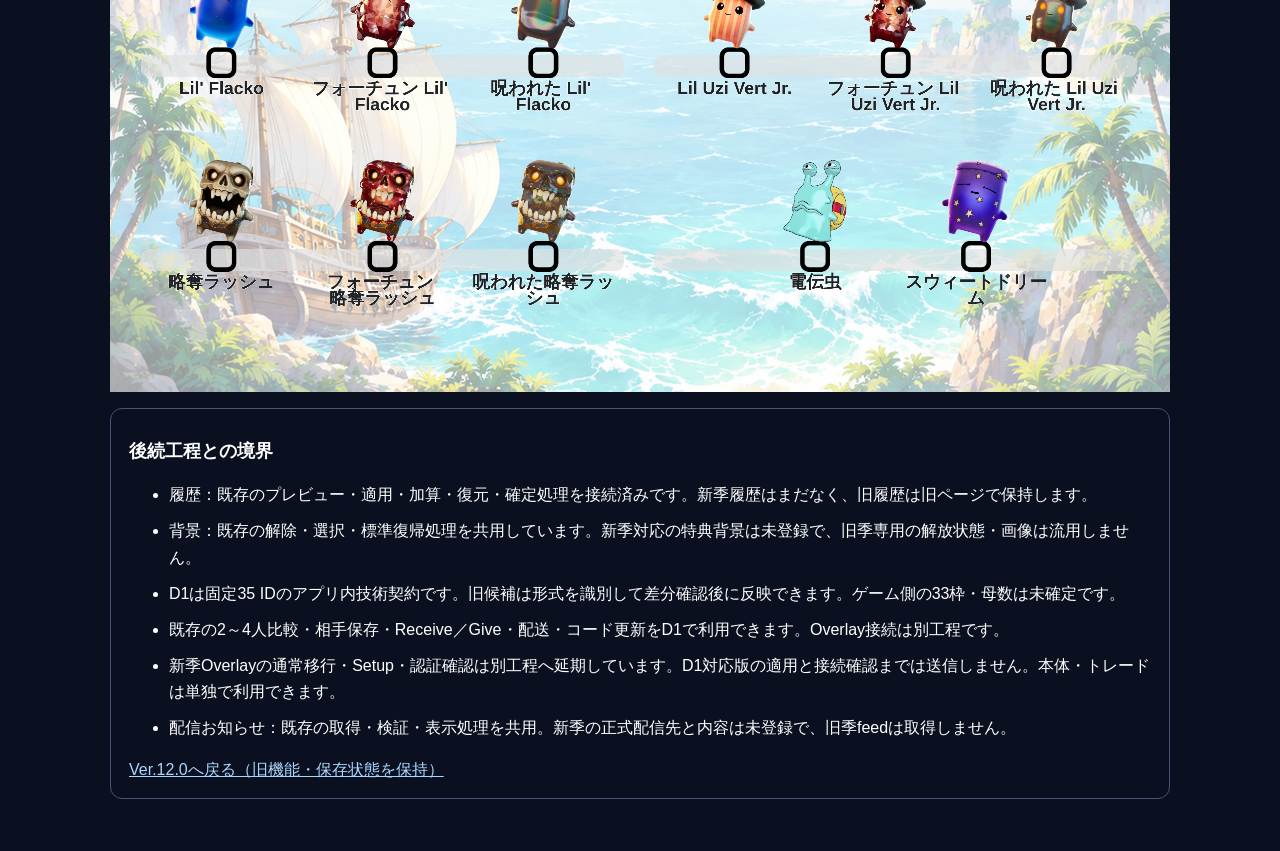
==== commit da4e63ed: "Publish Ver.13 default entries and preserve explicit Ver.12 access" ====
--- a/index.html
+++ b/index.html
@@ -6,24 +6,25 @@
     name="viewport"
     content="width=device-width,initial-scale=1,viewport-fit=cover"
   />
-  <title>FORTNITE Sprite Checklist Ver.8.0.1</title>
+  <title>FORTNITE Sprite Checklist Ver.13.0</title>
   <meta name="theme-color" content="#0b1020" />
   <meta
     http-equiv="refresh"
-    content="0; url=./v8/index.html"
+    content="0; url=./season-ch7ms/index.html"
   />
   <link
     rel="canonical"
-    href="./v8/index.html"
+    href="./season-ch7ms/index.html"
   />
   <script>
-    window.location.replace("./v8/index.html");
+    window.location.replace("./season-ch7ms/index.html");
   </script>
+<script src="./season-entry.js?v=20261103-v13-default"></script>
 </head>
 <body>
   <p>
-    <a href="./v8/index.html">
-      Chapter 7 Season 4 / Ver.8.0.1 を開く
+    <a href="./season-ch7ms/index.html">
+      トレジャーハンターズ / Ver.13.0 を開く
     </a>
   </p>
 </body>
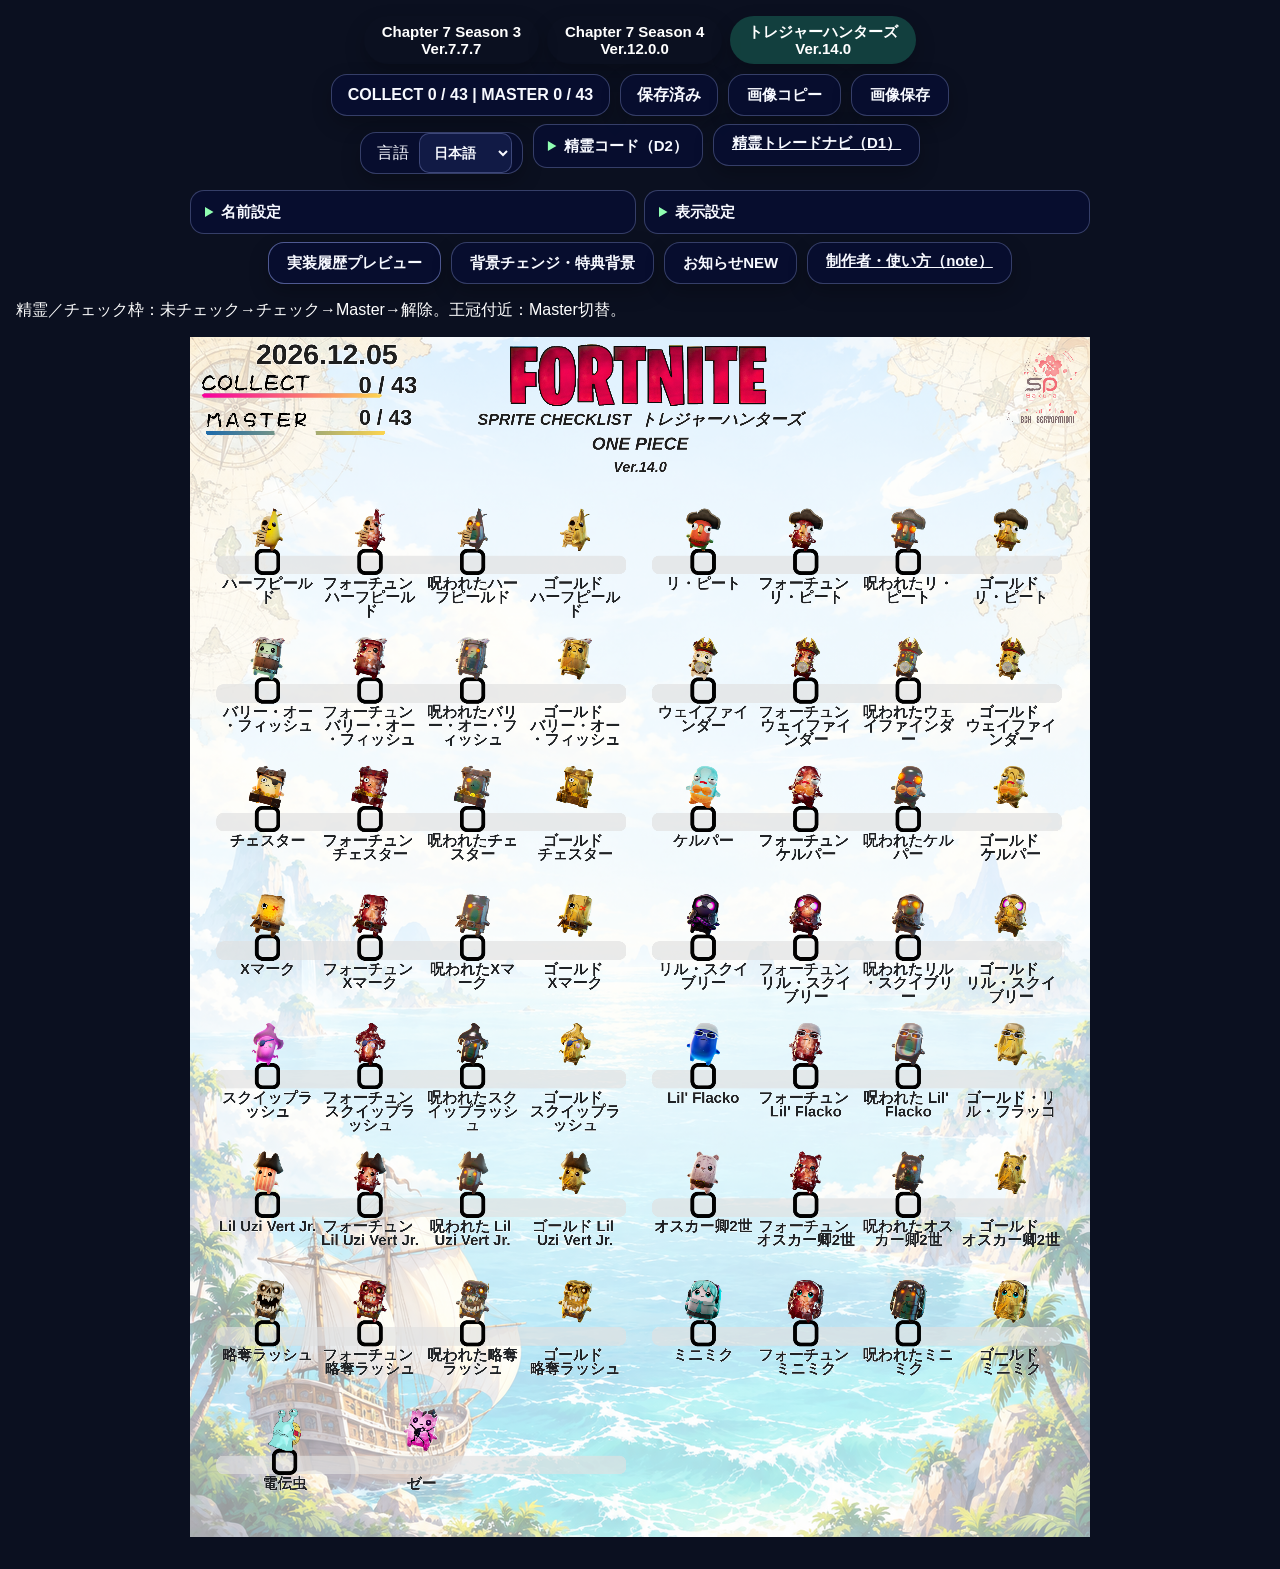
==== commit 67b8c99a: "Publish Ver.14.0 active43 and image-only future sprites" ====
--- a/index.html
+++ b/index.html
@@ -6,7 +6,7 @@
     name="viewport"
     content="width=device-width,initial-scale=1,viewport-fit=cover"
   />
-  <title>FORTNITE Sprite Checklist Ver.13.0</title>
+  <title>FORTNITE Sprite Checklist Ver.14.0</title>
   <meta name="theme-color" content="#0b1020" />
   <meta
     http-equiv="refresh"
@@ -24,7 +24,7 @@
 <body>
   <p>
     <a href="./season-ch7ms/index.html">
-      トレジャーハンターズ / Ver.13.0 を開く
+      トレジャーハンターズ / Ver.14.0 を開く
     </a>
   </p>
 </body>
